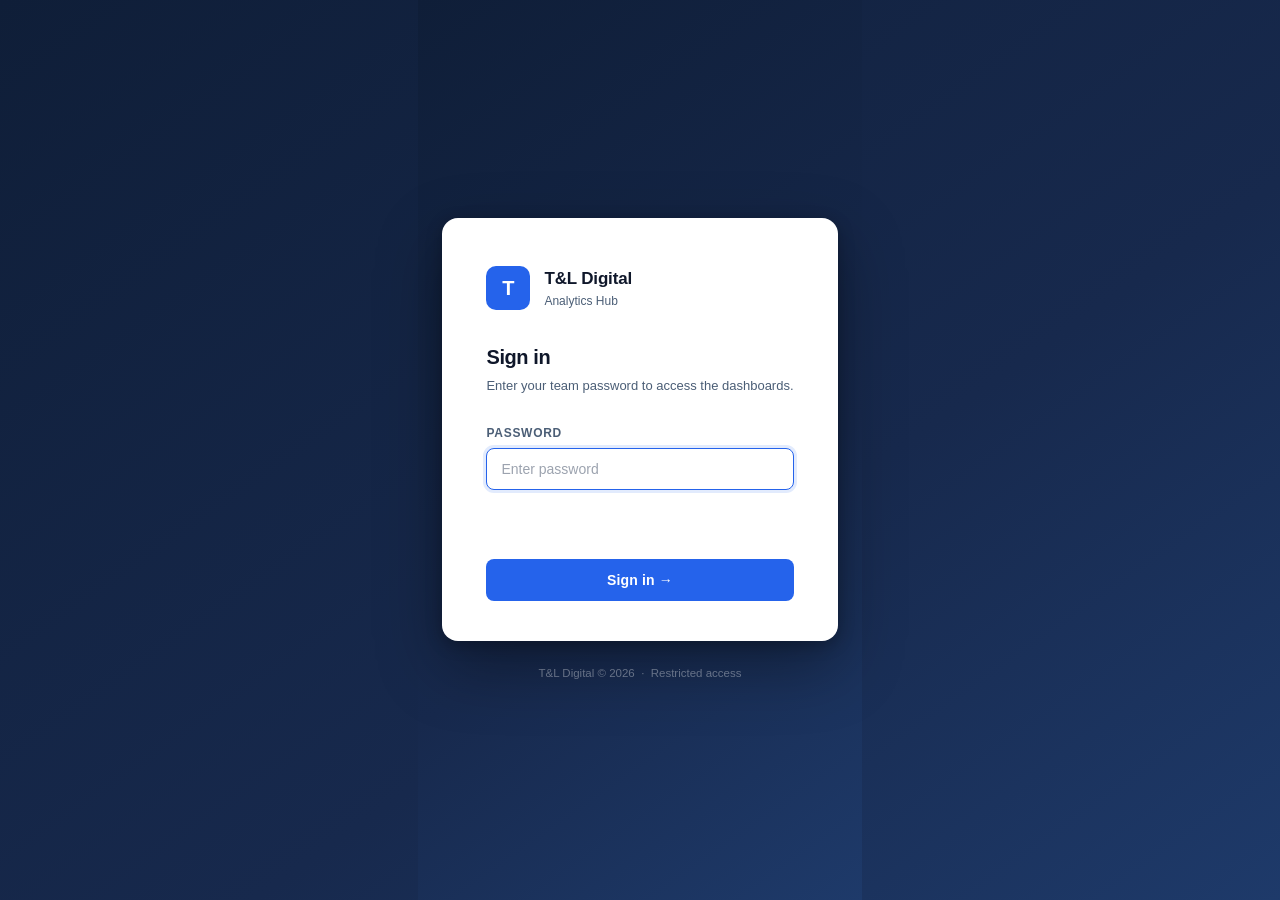
==== docs/index.html @ bcc97a91 "Add client-side password gate (gate.html) with auth guard on all pages gate.html: - Full-page sign-i" ====
<!DOCTYPE html>
<html lang="en">
<head>
  <meta charset="UTF-8" />
  <meta name="viewport" content="width=device-width, initial-scale=1.0" />
  <title>T&L Digital — Analytics Hub</title>
  <!--
    Content Security Policy — restricts what the browser will load/execute.
    'unsafe-inline' for scripts/styles is required because the dashboards use
    inline <script> and <style> blocks. To tighten further, move all JS/CSS to
    external files and replace 'unsafe-inline' with a per-request nonce.
    frame-ancestors 'none' blocks clickjacking (embedding in foreign iframes).
    connect-src 'self' https: prevents data exfiltration over plain HTTP.
  -->
  <meta http-equiv="Content-Security-Policy"
        content="default-src 'none';
                 script-src 'self' 'unsafe-inline';
                 style-src  'self' 'unsafe-inline' https://fonts.googleapis.com;
                 font-src   https://fonts.gstatic.com;
                 img-src    'self' data:;
                 connect-src 'self' https:;
                 frame-ancestors 'none';
                 base-uri   'self';
                 form-action 'none';" />
  <meta name="referrer" content="strict-origin-when-cross-origin" />
  <style>
    :root {
      --navy:   #17294D;
      --accent: #2563EB;
      --accent-light: #EFF6FF;
      --bg:     #EEF2F7;
      --surface:#FFFFFF;
      --surface-alt:#F4F7FA;
      --border: #DDE3ED;
      --border-strong:#B8C4D8;
      --text:   #0F172A;
      --text-2: #334155;
      --muted:  #4B5E76;
      --sb-text:#E2E8F0;
      --sb-text-2:#B0BFCF;
      --sb-label:#8FA6BF;
      --ok:     #059669;
      --ok-bg:  rgba(5,150,105,.08);
      --ok-border:rgba(5,150,105,.20);
      --neg:    #DC2626;
      --neg-bg: rgba(220,38,38,.08);
      --neg-border:rgba(220,38,38,.20);
      --neu-bg: rgba(75,94,118,.07);
      --sh: 0 2px 12px rgba(0,0,0,.08);
      --sh-card: 0 4px 20px rgba(0,0,0,.07);
      --r: 10px;
      --font: -apple-system, BlinkMacSystemFont, "Segoe UI", Roboto, "Helvetica Neue", Arial, sans-serif;
      --mono: ui-monospace, SFMono-Regular, Menlo, Monaco, Consolas, monospace;
    }

    [data-theme="dark"] {
      --navy:   #0F172A;
      --accent: #3B82F6;
      --accent-light: rgba(59,130,246,.12);
      --bg:     #0B1120;
      --surface:#151D2E;
      --surface-alt:#1A2438;
      --border: rgba(148,163,184,.15);
      --border-strong:rgba(148,163,184,.25);
      --text:   #E2E8F0;
      --text-2: #CBD5E1;
      --muted:  #94A3B8;
      --ok:     #34D399;
      --ok-bg:  rgba(52,211,153,.10);
      --ok-border:rgba(52,211,153,.25);
      --neg:    #FB7185;
      --neg-bg: rgba(251,113,133,.10);
      --neg-border:rgba(251,113,133,.25);
      --neu-bg: rgba(148,163,184,.08);
      --sh: 0 2px 16px rgba(0,0,0,.35);
      --sh-card:0 4px 24px rgba(0,0,0,.30);
    }

    *, *::before, *::after { box-sizing: border-box; margin: 0; padding: 0; }
    html, body { height: 100%; font-family: var(--font); background: var(--bg); color: var(--text); font-size: 14px; line-height: 1.5; }

    /* ── Top bar ── */
    .topbar {
      position: sticky; top: 0; z-index: 50;
      display: flex; align-items: center; gap: 12px;
      padding: 0 24px; height: 56px;
      background: var(--navy);
      box-shadow: 0 2px 8px rgba(0,0,0,.20);
    }
    .brand-icon {
      width: 34px; height: 34px; background: var(--accent);
      border-radius: 8px; display: flex; align-items: center; justify-content: center;
      font-size: 15px; font-weight: 900; color: #fff; flex-shrink: 0;
    }
    .brand-name { font-size: 15px; font-weight: 800; color: var(--sb-text); }
    .brand-sep  { color: rgba(255,255,255,.25); font-size: 18px; font-weight: 200; padding: 0 2px; }
    .brand-sub  { font-size: 13px; font-weight: 500; color: var(--sb-text-2); }
    .topbar-spacer { flex: 1; }
    .theme-toggle {
      width: 34px; height: 34px; border-radius: 8px;
      border: 1px solid rgba(255,255,255,.15);
      background: rgba(255,255,255,.06);
      cursor: pointer; display: flex; align-items: center; justify-content: center;
      font-size: 16px; color: var(--sb-text-2); transition: background .2s;
    }
    .theme-toggle:hover { background: rgba(255,255,255,.12); }
    .icon-sun  { display: none; }
    .icon-moon { display: inline; }
    [data-theme="dark"] .icon-sun  { display: inline; }
    [data-theme="dark"] .icon-moon { display: none; }
    .sign-out {
      padding: 5px 13px;
      border: 1px solid rgba(255,255,255,.15);
      border-radius: 7px;
      background: rgba(255,255,255,.06);
      color: var(--sb-text-2); font-size: 12.5px;
      font-family: var(--font-ui, sans-serif); font-weight: 600;
      cursor: pointer; transition: background .15s, color .15s; white-space: nowrap;
    }
    .sign-out:hover { background: rgba(220,38,38,.25); color: #FCA5A5; border-color: rgba(220,38,38,.35); }

    /* ── Page ── */
    .page { max-width: 1100px; margin: 0 auto; padding: 40px 24px 64px; }

    .page-hero { margin-bottom: 36px; }
    .page-hero h1 {
      font-size: 26px; font-weight: 800; letter-spacing: -.02em;
      color: var(--text); margin-bottom: 6px;
    }
    .page-hero p { font-size: 14px; color: var(--muted); }

    /* ── Section header ── */
    .section-header {
      display: flex; align-items: center; gap: 10px;
      margin-bottom: 18px;
    }
    .section-header h2 {
      font-size: 11px; font-weight: 800; text-transform: uppercase;
      letter-spacing: .09em; color: var(--muted); white-space: nowrap;
    }
    .section-line { flex: 1; height: 1px; background: var(--border); }
    .badge-count {
      font-size: 11px; font-weight: 700;
      background: var(--accent-light); color: var(--accent);
      border: 1px solid rgba(37,99,235,.20);
      border-radius: 9999px; padding: 1px 8px;
    }

    /* ════════════════════════════════════════
       BUSINESS OVERVIEW — KPI CARDS
    ════════════════════════════════════════ */
    .overview-section { margin-bottom: 44px; }

    .kpi-grid {
      display: grid;
      grid-template-columns: repeat(auto-fill, minmax(220px, 1fr));
      gap: 14px;
    }

    .kpi-card {
      background: var(--surface);
      border: 1px solid var(--border);
      border-radius: var(--r);
      padding: 18px 20px 16px;
      box-shadow: var(--sh-card);
      position: relative; overflow: hidden;
      cursor: pointer;
      transition: box-shadow .18s, transform .18s, border-color .18s;
    }
    .kpi-card::before {
      content: "";
      position: absolute; top: 0; left: 0; right: 0; height: 3px;
      background: var(--kc, var(--accent));
    }
    .kpi-card:hover {
      box-shadow: 0 8px 28px rgba(37,99,235,.13);
      transform: translateY(-2px);
      border-color: var(--kc, var(--accent));
    }
    .kpi-card:nth-child(1) { --kc: #2563EB; }
    .kpi-card:nth-child(2) { --kc: #7C3AED; }
    .kpi-card:nth-child(3) { --kc: #0891B2; }
    .kpi-card:nth-child(4) { --kc: #059669; }

    .kpi-source {
      font-size: 10px; font-weight: 700; text-transform: uppercase;
      letter-spacing: .08em; color: var(--muted); margin-bottom: 10px;
      display: flex; align-items: center; gap: 5px;
    }
    .kpi-source-dot {
      width: 6px; height: 6px; border-radius: 50%;
      background: var(--kc, var(--accent)); flex-shrink: 0;
    }
    .kpi-label {
      font-size: 11.5px; font-weight: 600; color: var(--muted);
      margin-bottom: 4px; line-height: 1.3;
    }
    .kpi-value {
      font-family: var(--mono);
      font-size: 28px; font-weight: 900; color: var(--text);
      letter-spacing: -.03em; line-height: 1; margin-bottom: 8px;
    }
    .kpi-delta {
      display: inline-flex; align-items: center; gap: 4px;
      font-size: 11px; font-weight: 700;
      padding: 2px 7px; border-radius: 4px;
    }
    .kpi-delta.pos { background: var(--ok-bg); color: var(--ok); border: 1px solid var(--ok-border); }
    .kpi-delta.neg { background: var(--neg-bg); color: var(--neg); border: 1px solid var(--neg-border); }
    .kpi-delta.neu { background: var(--neu-bg); color: var(--muted); border: 1px solid var(--border); }
    .kpi-context {
      font-size: 11px; color: var(--muted); margin-top: 6px; line-height: 1.45;
    }

    /* ════════════════════════════════════════
       DASHBOARD BUCKETS
    ════════════════════════════════════════ */
    .bucket { margin-bottom: 40px; }

    .card-grid {
      display: grid;
      grid-template-columns: repeat(auto-fill, minmax(280px, 1fr));
      gap: 14px;
    }

    .dash-card {
      background: var(--surface);
      border: 1px solid var(--border);
      border-radius: var(--r);
      padding: 20px 22px;
      cursor: pointer; text-decoration: none;
      display: flex; flex-direction: column; gap: 10px;
      box-shadow: var(--sh-card);
      transition: border-color .18s, box-shadow .18s, transform .18s;
      position: relative; overflow: hidden;
    }
    .dash-card::before {
      content: "";
      position: absolute; top: 0; left: 0; right: 0; height: 3px;
      background: var(--accent); opacity: 0; transition: opacity .18s;
    }
    .dash-card:hover {
      border-color: var(--accent);
      box-shadow: 0 8px 28px rgba(37,99,235,.14);
      transform: translateY(-2px);
    }
    .dash-card:hover::before { opacity: 1; }

    .card-top { display: flex; align-items: flex-start; justify-content: space-between; gap: 12px; }
    .card-icon {
      width: 38px; height: 38px; border-radius: 9px;
      background: var(--accent-light);
      border: 1px solid rgba(37,99,235,.15);
      display: flex; align-items: center; justify-content: center;
      font-size: 18px; flex-shrink: 0;
    }
    .card-arrow {
      color: var(--muted); font-size: 18px; line-height: 1;
      transition: color .18s, transform .18s; padding-top: 2px;
    }
    .dash-card:hover .card-arrow { color: var(--accent); transform: translateX(3px); }
    .card-title { font-size: 14px; font-weight: 700; color: var(--text); line-height: 1.35; }
    .card-desc  { font-size: 12.5px; color: var(--muted); line-height: 1.5; }
    .card-kpi-pill {
      display: inline-flex; align-items: center; gap: 5px;
      font-size: 11px; font-weight: 600;
      background: var(--accent-light); color: var(--accent);
      border: 1px solid rgba(37,99,235,.18);
      border-radius: 9999px; padding: 2px 9px;
      align-self: flex-start;
    }

    /* ── Footer ── */
    .site-footer {
      text-align: center; padding: 24px;
      color: var(--muted); font-size: 12px;
      border-top: 1px solid var(--border);
    }

    /* ── Viewer overlay ── */
    body.viewer-active { overflow: hidden; }

    .viewer-overlay {
      display: none; position: fixed; inset: 0; z-index: 200;
      flex-direction: column; background: var(--bg);
    }
    .viewer-overlay.open { display: flex; }

    .viewer-nav {
      display: flex; align-items: center; gap: 8px;
      padding: 0 16px; height: 52px;
      background: var(--navy); flex-shrink: 0;
      box-shadow: 0 2px 8px rgba(0,0,0,.20);
    }
    .nav-btn {
      display: inline-flex; align-items: center; gap: 5px;
      padding: 5px 13px;
      border: 1px solid rgba(255,255,255,.15);
      border-radius: 7px;
      background: rgba(255,255,255,.06);
      color: var(--sb-text-2); font-size: 12.5px;
      font-family: var(--font); cursor: pointer;
      transition: background .15s, color .15s; white-space: nowrap;
    }
    .nav-btn:hover:not(:disabled) { background: rgba(255,255,255,.14); color: #fff; }
    .nav-btn:disabled { opacity: .35; cursor: default; }
    .viewer-title {
      flex: 1; text-align: center; font-size: 13px; font-weight: 700;
      color: var(--sb-text); overflow: hidden; text-overflow: ellipsis; white-space: nowrap;
    }
    .viewer-counter {
      font-size: 11.5px; color: var(--sb-text-2);
      background: rgba(255,255,255,.08); border: 1px solid rgba(255,255,255,.12);
      border-radius: 9999px; padding: 2px 10px; white-space: nowrap;
    }
    .viewer-frame { flex: 1; border: none; width: 100%; background: #fff; }

    @media (max-width: 640px) {
      .kpi-grid { grid-template-columns: repeat(2, 1fr); }
      .kpi-value { font-size: 22px; }
      .card-grid { grid-template-columns: 1fr; }
    }
  </style>
</head>
<body>

  <!-- ── Auth guard — redirect to gate if not authenticated ── -->
  <script>if (sessionStorage.getItem('tl_auth') !== '1') { window.location.replace('gate.html'); }</script>

  <!-- ── Top bar ── -->
  <div class="topbar">
    <div class="brand-icon">T</div>
    <span class="brand-name">T&amp;L Digital</span>
    <span class="brand-sep">|</span>
    <span class="brand-sub">Analytics Hub</span>
    <div class="topbar-spacer"></div>
    <button class="theme-toggle" id="theme-toggle" title="Toggle dark mode">
      <span class="icon-moon">🌙</span>
      <span class="icon-sun">☀️</span>
    </button>
    <button class="sign-out" id="sign-out" title="Sign out">Sign out</button>
  </div>

  <!-- ── Main page ── -->
  <main class="page">

    <div class="page-hero">
      <h1>Dashboard Library</h1>
      <p>Business overview across all active dashboards. Select a dashboard below to explore in full.</p>
    </div>

    <!-- ════ BUSINESS OVERVIEW ════ -->
    <div class="overview-section">
      <div class="section-header">
        <h2>Business Overview</h2>
        <div class="section-line"></div>
        <span class="badge-count">MTD / YTD</span>
      </div>

      <div class="kpi-grid">

        <!-- SIR: VPG -->
        <div class="kpi-card" onclick="openDashboard(2)" title="Open SIR Sales Performance">
          <div class="kpi-source"><span class="kpi-source-dot"></span>SIR Sales Performance</div>
          <div class="kpi-label">Value Per Guest (VPG)</div>
          <div class="kpi-value">$3,200</div>
          <span class="kpi-delta pos">▲ +$120 vs Prior Period</span>
          <div class="kpi-context">MTD · Exceeds $3,000 goal &nbsp;·&nbsp; Prev period $3,080</div>
        </div>

        <!-- CW Survey: Avg Satisfaction -->
        <div class="kpi-card" onclick="openDashboard(1)" title="Open CW Survey Feedback">
          <div class="kpi-source"><span class="kpi-source-dot"></span>Club Wyndham Survey</div>
          <div class="kpi-label">Avg Satisfaction Score</div>
          <div class="kpi-value">2.85<span style="font-size:16px;font-weight:600;color:var(--muted)"> / 5</span></div>
          <span class="kpi-delta neu">■ Mar 2026 Wave</span>
          <div class="kpi-context">1,435 responses &nbsp;·&nbsp; 955 Mobile · 480 Web</div>
        </div>

        <!-- Voya: YTD Bookings -->
        <div class="kpi-card" onclick="openDashboard(3)" title="Open Voya Dashboard">
          <div class="kpi-source"><span class="kpi-source-dot"></span>Voya Dashboard</div>
          <div class="kpi-label">YTD Bookings Generated</div>
          <div class="kpi-value">329</div>
          <span class="kpi-delta pos">▲ 27.4% link conv. rate</span>
          <div class="kpi-context">From 1,200 booking links sent YTD</div>
        </div>

        <!-- 2026 Digital: New Owner Visitors -->
        <div class="kpi-card" onclick="openDashboard(0)" title="Open 2026 Digital Initiatives">
          <div class="kpi-source"><span class="kpi-source-dot"></span>2026 Digital Initiatives</div>
          <div class="kpi-label">New Owner Unique Visitors</div>
          <div class="kpi-value">24,500</div>
          <span class="kpi-delta pos">▲ +2.2% vs LYTD</span>
          <div class="kpi-context">Prev year: ~23,970 &nbsp;·&nbsp; Conv. rate 15.0%</div>
        </div>

      </div>
    </div>
    <!-- end Business Overview -->

    <!-- ════ BUCKET: STRATEGIC PORTFOLIO ════ -->
    <div class="bucket">
      <div class="section-header">
        <h2>Strategic Portfolio</h2>
        <div class="section-line"></div>
        <span class="badge-count">1 dashboard</span>
      </div>
      <div class="card-grid" id="grid-portfolio"></div>
    </div>

    <!-- ════ BUCKET: CUSTOMER & EXPERIENCE ════ -->
    <div class="bucket">
      <div class="section-header">
        <h2>Customer &amp; Experience</h2>
        <div class="section-line"></div>
        <span class="badge-count">2 dashboards</span>
      </div>
      <div class="card-grid" id="grid-cx"></div>
    </div>

    <!-- ════ BUCKET: SALES & REVENUE ════ -->
    <div class="bucket">
      <div class="section-header">
        <h2>Sales &amp; Revenue</h2>
        <div class="section-line"></div>
        <span class="badge-count">1 dashboard</span>
      </div>
      <div class="card-grid" id="grid-sales"></div>
    </div>

  </main>

  <footer class="site-footer">
    T&amp;L Digital &copy; <span id="year"></span>
  </footer>

  <!-- ── Dashboard viewer overlay ── -->
  <div class="viewer-overlay" id="viewer">
    <nav class="viewer-nav">
      <button class="nav-btn" id="btn-back">&#8592; All Dashboards</button>
      <button class="nav-btn" id="btn-prev">&#8592; Prev</button>
      <span class="viewer-title" id="viewer-title"></span>
      <span class="viewer-counter" id="viewer-counter"></span>
      <button class="nav-btn" id="btn-next">Next &#8594;</button>
    </nav>
    <iframe class="viewer-frame" id="viewer-frame" sandbox="allow-scripts allow-same-origin allow-popups"></iframe>
  </div>

  <script>
    // ── Dashboard registry ──
    // bucket: "sales" | "cx" | "portfolio"
    const DASHBOARDS = [
      {
        file:   "2026 Digital Portfolio Initiative Dashboard V0.2.html",
        title:  "2026 Digital Initiatives",
        desc:   "Executive view of 2026 digital portfolio initiatives across all verticals",
        icon:   "📊",
        bucket: "portfolio",
        kpi:    "24,500 new owner visitors"
      },
      {
        file:   "CW_Survey_Feedback_Dashboard_v2.html",
        title:  "Club Wyndham Survey Feedback",
        desc:   "Survey feedback analysis and NPS insights across Mobile App and Web channels",
        icon:   "📋",
        bucket: "cx",
        kpi:    "2.85/5 avg satisfaction"
      },
      {
        file:   "SIR Sales Performance Dashboard V0.3.html",
        title:  "SIR Sales Performance",
        desc:   "Sports Illustrated Resorts sales KPIs — tours, VPG, close rate, net volume",
        icon:   "📈",
        bucket: "sales",
        kpi:    "$3,200 VPG MTD"
      },
      {
        file:   "voya-dashboard-v3.html",
        title:  "Voya Dashboard",
        desc:   "Chatbot engagement, booking links, and conversation analytics for Voya",
        icon:   "🏪",
        bucket: "cx",
        kpi:    "329 YTD bookings"
      }
    ];

    // ── DOM refs ──
    const viewer        = document.getElementById("viewer");
    const viewerFrame   = document.getElementById("viewer-frame");
    const viewerTitle   = document.getElementById("viewer-title");
    const viewerCounter = document.getElementById("viewer-counter");
    const btnBack       = document.getElementById("btn-back");
    const btnPrev       = document.getElementById("btn-prev");
    const btnNext       = document.getElementById("btn-next");

    let currentIndex = -1;

    // ── Build bucketed card grids ──
    const gridMap = { sales: "grid-sales", cx: "grid-cx", portfolio: "grid-portfolio" };

    DASHBOARDS.forEach(function(d, i) {
      var grid = document.getElementById(gridMap[d.bucket]);
      if (!grid) return;

      var card = document.createElement("a");
      card.href      = "#";
      card.className = "dash-card";
      card.innerHTML =
        '<div class="card-top">' +
          '<div class="card-icon">' + d.icon + '</div>' +
          '<span class="card-arrow">&#8594;</span>' +
        '</div>' +
        '<div class="card-title">' + d.title + '</div>' +
        '<div class="card-desc">' + d.desc + '</div>' +
        '<span class="card-kpi-pill">' + d.kpi + '</span>';
      card.addEventListener("click", function(e) {
        e.preventDefault();
        openDashboard(i);
      });
      grid.appendChild(card);
    });

    // ── Open / close / navigate ──
    function openDashboard(index) {
      currentIndex = index;
      var d = DASHBOARDS[index];
      viewerFrame.src = d.file;
      viewerTitle.textContent = d.title;
      viewerCounter.textContent = (index + 1) + " / " + DASHBOARDS.length;
      btnPrev.disabled = (index === 0);
      btnNext.disabled = (index === DASHBOARDS.length - 1);
      viewer.classList.add("open");
      document.body.classList.add("viewer-active");
      history.pushState({ dashboard: index }, "", "#" + encodeURIComponent(d.file));
    }

    function closeDashboard() {
      viewer.classList.remove("open");
      document.body.classList.remove("viewer-active");
      viewerFrame.src = "about:blank";
      currentIndex = -1;
      history.pushState({}, "", window.location.pathname);
    }

    btnBack.addEventListener("click", closeDashboard);
    btnPrev.addEventListener("click", function() { if (currentIndex > 0) openDashboard(currentIndex - 1); });
    btnNext.addEventListener("click", function() { if (currentIndex < DASHBOARDS.length - 1) openDashboard(currentIndex + 1); });

    // ── Keyboard shortcuts ──
    document.addEventListener("keydown", function(e) {
      if (currentIndex === -1) return;
      if (e.key === "Escape")     closeDashboard();
      if (e.key === "ArrowLeft"  && currentIndex > 0)                     openDashboard(currentIndex - 1);
      if (e.key === "ArrowRight" && currentIndex < DASHBOARDS.length - 1) openDashboard(currentIndex + 1);
    });

    // ── Browser back/forward ──
    window.addEventListener("popstate", function(e) {
      if (e.state && typeof e.state.dashboard === "number") {
        openDashboard(e.state.dashboard);
      } else {
        viewer.classList.remove("open");
        document.body.classList.remove("viewer-active");
        viewerFrame.src = "about:blank";
        currentIndex = -1;
      }
    });

    // ── Deep-link on load ──
    if (window.location.hash) {
      var file = decodeURIComponent(window.location.hash.slice(1));
      var idx  = DASHBOARDS.findIndex(function(d) { return d.file === file; });
      if (idx !== -1) openDashboard(idx);
    }

    // ── Dark mode toggle ──
    var savedTheme = localStorage.getItem("theme");
    if (savedTheme) document.documentElement.setAttribute("data-theme", savedTheme);
    document.getElementById("theme-toggle").addEventListener("click", function() {
      var current = document.documentElement.getAttribute("data-theme");
      var next    = current === "dark" ? "light" : "dark";
      document.documentElement.setAttribute("data-theme", next);
      localStorage.setItem("theme", next);
    });

    // ── Sign out ──
    document.getElementById("sign-out").addEventListener("click", function() {
      sessionStorage.removeItem("tl_auth");
      window.location.replace("gate.html");
    });

    // ── Footer year ──
    document.getElementById("year").textContent = new Date().getFullYear();
  </script>
</body>
</html>
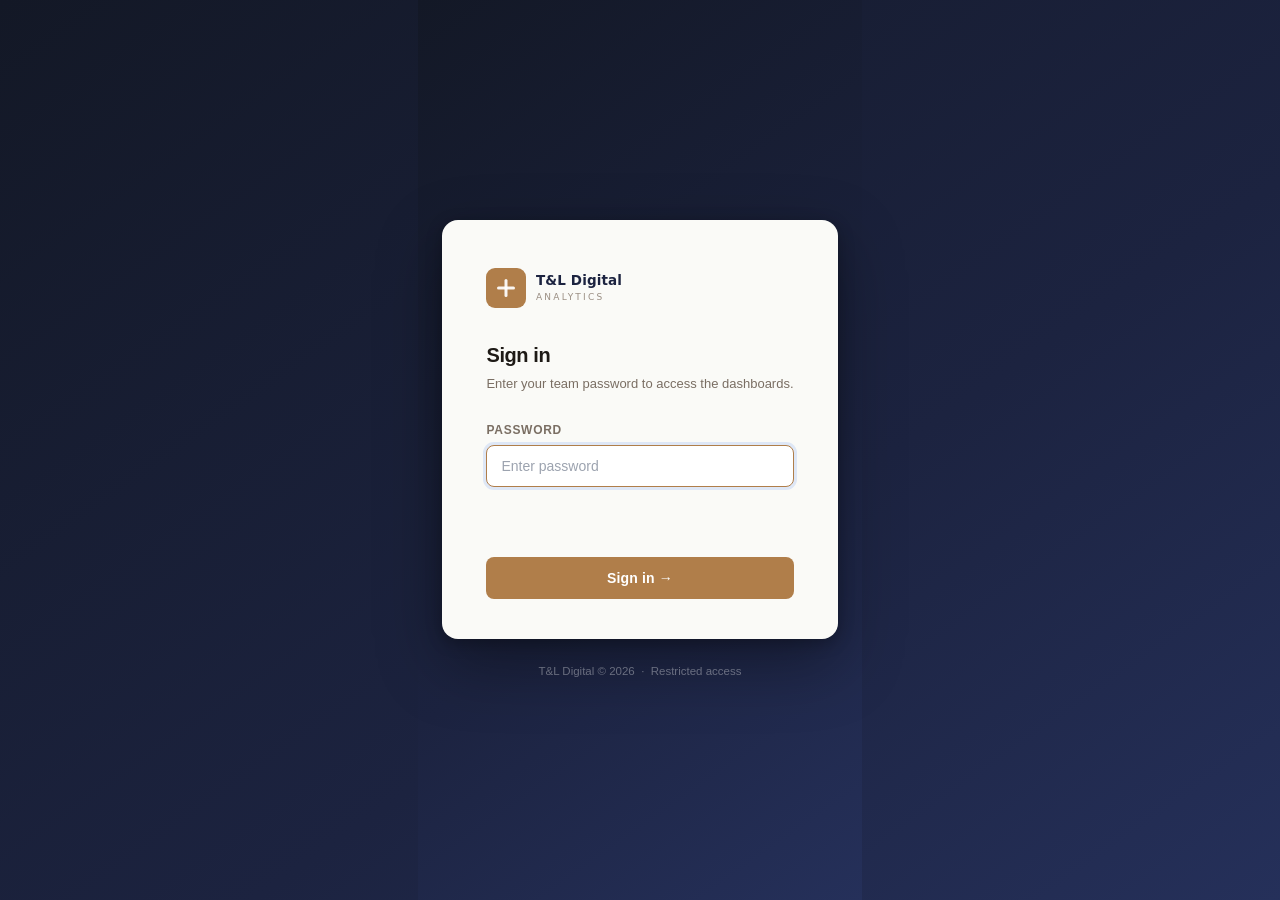
==== commit 65014525: "Rebrand to T&L Co. warm tan/grey palette + add logos across all dashboards Snapshot preserved at git" ====
--- a/docs/index.html
+++ b/docs/index.html
@@ -19,61 +19,65 @@
                  font-src   https://fonts.gstatic.com;
                  img-src    'self' data:;
                  connect-src 'self' https:;
+                 frame-src  'self';
                  frame-ancestors 'none';
                  base-uri   'self';
                  form-action 'none';" />
   <meta name="referrer" content="strict-origin-when-cross-origin" />
+  <!-- T&L Design System — must precede page <style> so variables are available -->
+  <script src="js/theme.js"></script>
+  <link rel="stylesheet" href="css/design-system.css" />
   <style>
     :root {
-      --navy:   #17294D;
-      --accent: #2563EB;
-      --accent-light: #EFF6FF;
-      --bg:     #EEF2F7;
-      --surface:#FFFFFF;
-      --surface-alt:#F4F7FA;
-      --border: #DDE3ED;
-      --border-strong:#B8C4D8;
-      --text:   #0F172A;
-      --text-2: #334155;
-      --muted:  #4B5E76;
-      --sb-text:#E2E8F0;
-      --sb-text-2:#B0BFCF;
-      --sb-label:#8FA6BF;
-      --ok:     #059669;
-      --ok-bg:  rgba(5,150,105,.08);
-      --ok-border:rgba(5,150,105,.20);
-      --neg:    #DC2626;
-      --neg-bg: rgba(220,38,38,.08);
-      --neg-border:rgba(220,38,38,.20);
-      --neu-bg: rgba(75,94,118,.07);
-      --sh: 0 2px 12px rgba(0,0,0,.08);
-      --sh-card: 0 4px 20px rgba(0,0,0,.07);
-      --r: 10px;
-      --font: -apple-system, BlinkMacSystemFont, "Segoe UI", Roboto, "Helvetica Neue", Arial, sans-serif;
-      --mono: ui-monospace, SFMono-Regular, Menlo, Monaco, Consolas, monospace;
+      --navy:         #1C2340;
+      --accent:       #B07E4A;
+      --accent-light: #FAF3E8;
+      --bg:           #EDE8DF;
+      --surface:      #FAFAF7;
+      --surface-alt:  #F5EEE5;
+      --border:       #D8CDBE;
+      --border-strong:#BFB09A;
+      --text:         #1E1A16;
+      --text-2:       #4A3E35;
+      --muted:        #7A6E63;
+      --sb-text:      #EAE3DA;
+      --sb-text-2:    #C0B5A8;
+      --sb-label:     #9A8E83;
+      --ok:           #059669;
+      --ok-bg:        rgba(5,150,105,.08);
+      --ok-border:    rgba(5,150,105,.20);
+      --neg:          #DC2626;
+      --neg-bg:       rgba(220,38,38,.08);
+      --neg-border:   rgba(220,38,38,.20);
+      --neu-bg:       rgba(176,126,74,.07);
+      --sh:           0 2px 12px rgba(0,0,0,.07);
+      --sh-card:      0 4px 20px rgba(0,0,0,.06);
+      --r:            10px;
+      --font: 'DM Sans', -apple-system, BlinkMacSystemFont, "Segoe UI", Roboto, "Helvetica Neue", Arial, sans-serif;
+      --mono: 'JetBrains Mono', ui-monospace, SFMono-Regular, Menlo, Monaco, Consolas, monospace;
     }
 
     [data-theme="dark"] {
-      --navy:   #0F172A;
-      --accent: #3B82F6;
-      --accent-light: rgba(59,130,246,.12);
-      --bg:     #0B1120;
-      --surface:#151D2E;
-      --surface-alt:#1A2438;
-      --border: rgba(148,163,184,.15);
-      --border-strong:rgba(148,163,184,.25);
-      --text:   #E2E8F0;
-      --text-2: #CBD5E1;
-      --muted:  #94A3B8;
-      --ok:     #34D399;
-      --ok-bg:  rgba(52,211,153,.10);
-      --ok-border:rgba(52,211,153,.25);
-      --neg:    #FB7185;
-      --neg-bg: rgba(251,113,133,.10);
-      --neg-border:rgba(251,113,133,.25);
-      --neu-bg: rgba(148,163,184,.08);
-      --sh: 0 2px 16px rgba(0,0,0,.35);
-      --sh-card:0 4px 24px rgba(0,0,0,.30);
+      --navy:         #1A1610;
+      --accent:       #C4975A;
+      --accent-light: rgba(196,151,90,.12);
+      --bg:           #1A1610;
+      --surface:      #241F18;
+      --surface-alt:  #2D2620;
+      --border:       rgba(180,158,130,.15);
+      --border-strong:rgba(180,158,130,.25);
+      --text:         #EAE3DA;
+      --text-2:       #C8BFB5;
+      --muted:        #9A8E83;
+      --ok:           #34D399;
+      --ok-bg:        rgba(52,211,153,.10);
+      --ok-border:    rgba(52,211,153,.25);
+      --neg:          #FB7185;
+      --neg-bg:       rgba(251,113,133,.10);
+      --neg-border:   rgba(251,113,133,.25);
+      --neu-bg:       rgba(180,158,130,.08);
+      --sh:           0 2px 16px rgba(0,0,0,.40);
+      --sh-card:      0 4px 24px rgba(0,0,0,.35);
     }
 
     *, *::before, *::after { box-sizing: border-box; margin: 0; padding: 0; }
@@ -118,6 +122,14 @@
       cursor: pointer; transition: background .15s, color .15s; white-space: nowrap;
     }
     .sign-out:hover { background: rgba(220,38,38,.25); color: #FCA5A5; border-color: rgba(220,38,38,.35); }
+    .settings-link {
+      width: 34px; height: 34px; border-radius: 8px;
+      display: flex; align-items: center; justify-content: center;
+      font-size: 18px; color: rgba(255,255,255,.65);
+      background: none; border: none; text-decoration: none;
+      transition: background .15s, color .15s;
+    }
+    .settings-link:hover { background: rgba(255,255,255,.12); color: #fff; }
 
     /* ── Page ── */
     .page { max-width: 1100px; margin: 0 auto; padding: 40px 24px 64px; }
@@ -329,15 +341,13 @@
 
   <!-- ── Top bar ── -->
   <div class="topbar">
-    <div class="brand-icon">T</div>
-    <span class="brand-name">T&amp;L Digital</span>
-    <span class="brand-sep">|</span>
-    <span class="brand-sub">Analytics Hub</span>
+    <img src="assets/logo-on-dark.svg" alt="T&amp;L Digital Analytics" height="34" style="display:block;flex-shrink:0" />
     <div class="topbar-spacer"></div>
     <button class="theme-toggle" id="theme-toggle" title="Toggle dark mode">
       <span class="icon-moon">🌙</span>
       <span class="icon-sun">☀️</span>
     </button>
+    <a class="settings-link" href="settings.html" title="Display settings">&#9881;</a>
     <button class="sign-out" id="sign-out" title="Sign out">Sign out</button>
   </div>
 
@@ -427,6 +437,16 @@
         <span class="badge-count">1 dashboard</span>
       </div>
       <div class="card-grid" id="grid-sales"></div>
+    </div>
+
+    <!-- ════ BUCKET: REFERENCE & TOOLS ════ -->
+    <div class="bucket">
+      <div class="section-header">
+        <h2>Reference &amp; Tools</h2>
+        <div class="section-line"></div>
+        <span class="badge-count">2 items</span>
+      </div>
+      <div class="card-grid" id="grid-reference"></div>
     </div>
 
   </main>
@@ -452,7 +472,7 @@
     // bucket: "sales" | "cx" | "portfolio"
     const DASHBOARDS = [
       {
-        file:   "2026 Digital Portfolio Initiative Dashboard V0.2.html",
+        folder: "portfolio/initiatives",
         title:  "2026 Digital Initiatives",
         desc:   "Executive view of 2026 digital portfolio initiatives across all verticals",
         icon:   "📊",
@@ -460,7 +480,7 @@
         kpi:    "24,500 new owner visitors"
       },
       {
-        file:   "CW_Survey_Feedback_Dashboard_v2.html",
+        folder: "cx/cw-survey",
         title:  "Club Wyndham Survey Feedback",
         desc:   "Survey feedback analysis and NPS insights across Mobile App and Web channels",
         icon:   "📋",
@@ -468,7 +488,7 @@
         kpi:    "2.85/5 avg satisfaction"
       },
       {
-        file:   "SIR Sales Performance Dashboard V0.3.html",
+        folder: "sales/sir-sales",
         title:  "SIR Sales Performance",
         desc:   "Sports Illustrated Resorts sales KPIs — tours, VPG, close rate, net volume",
         icon:   "📈",
@@ -476,12 +496,28 @@
         kpi:    "$3,200 VPG MTD"
       },
       {
-        file:   "voya-dashboard-v3.html",
+        folder: "cx/voya",
         title:  "Voya Dashboard",
         desc:   "Chatbot engagement, booking links, and conversation analytics for Voya",
         icon:   "🏪",
         bucket: "cx",
         kpi:    "329 YTD bookings"
+      },
+      {
+        folder: "reference/kpi-dictionary",
+        title:  "KPI Data Dictionary",
+        desc:   "Definitions, formulas, owners, and data lineage for every KPI across all POD dashboards",
+        icon:   "📖",
+        bucket: "reference",
+        kpi:    "Single source of truth"
+      },
+      {
+        folder: "explore",
+        title:  "Explore",
+        desc:   "Build custom tables & aggregations from any POD dataset — group, filter, and export to CSV",
+        icon:   "🔍",
+        bucket: "tools",
+        kpi:    "Ad-hoc analysis"
       }
     ];
 
@@ -497,7 +533,7 @@
     let currentIndex = -1;
 
     // ── Build bucketed card grids ──
-    const gridMap = { sales: "grid-sales", cx: "grid-cx", portfolio: "grid-portfolio" };
+    const gridMap = { sales: "grid-sales", cx: "grid-cx", portfolio: "grid-portfolio", reference: "grid-reference", tools: "grid-reference" };
 
     DASHBOARDS.forEach(function(d, i) {
       var grid = document.getElementById(gridMap[d.bucket]);
@@ -525,14 +561,24 @@
     function openDashboard(index) {
       currentIndex = index;
       var d = DASHBOARDS[index];
-      viewerFrame.src = d.file;
       viewerTitle.textContent = d.title;
       viewerCounter.textContent = (index + 1) + " / " + DASHBOARDS.length;
       btnPrev.disabled = (index === 0);
       btnNext.disabled = (index === DASHBOARDS.length - 1);
       viewer.classList.add("open");
       document.body.classList.add("viewer-active");
-      history.pushState({ dashboard: index }, "", "#" + encodeURIComponent(d.file));
+      history.pushState({ dashboard: index }, "", "#" + encodeURIComponent(d.folder));
+      // Fetch manifest.json to resolve the current live file for this dashboard
+      viewerFrame.src = "about:blank";
+      fetch(d.folder + "/manifest.json")
+        .then(function(r) { return r.json(); })
+        .then(function(manifest) {
+          viewerFrame.src = d.folder + "/" + manifest.current;
+        })
+        .catch(function() {
+          // manifest fetch failed — nothing to load
+          viewerTitle.textContent = d.title + " (unavailable)";
+        });
     }
 
     function closeDashboard() {
@@ -569,8 +615,8 @@
 
     // ── Deep-link on load ──
     if (window.location.hash) {
-      var file = decodeURIComponent(window.location.hash.slice(1));
-      var idx  = DASHBOARDS.findIndex(function(d) { return d.file === file; });
+      var slug = decodeURIComponent(window.location.hash.slice(1));
+      var idx  = DASHBOARDS.findIndex(function(d) { return d.folder === slug; });
       if (idx !== -1) openDashboard(idx);
     }
 
--- a/docs/css/design-system.css
+++ b/docs/css/design-system.css
@@ -0,0 +1,172 @@
+/*
+ * T&L Digital — Design System
+ * ─────────────────────────────────────────────────────────────────────────────
+ * Canonical source of all CSS design tokens shared across every dashboard.
+ * Palette: Travel + Leisure Co. warm tans / greys.
+ *
+ * USAGE
+ *   Add before any page-specific <style> block:
+ *   <link rel="stylesheet" href="<rel-path>/css/design-system.css">
+ *   <script src="<rel-path>/js/theme.js"></script>
+ *
+ * HOW OVERRIDES WORK (cascade order, highest wins)
+ *   1. design-system.css  — default token values          (this file)
+ *   2. page <style> block — dashboard-specific overrides  (per-page)
+ *   3. theme.js           — user preferences via inline   (always wins)
+ *      element.style.setProperty on <html>
+ *
+ * ADDING A TOKEN
+ *   Define it here first, then use var(--token) in dashboard CSS.
+ *   Add both a light-mode value in :root and a dark-mode value in
+ *   [data-theme="dark"].
+ * ─────────────────────────────────────────────────────────────────────────────
+ */
+
+/* ── Google Fonts ────────────────────────────────────────────────────────── */
+@import url('https://fonts.googleapis.com/css2?family=DM+Sans:ital,opsz,wght@0,9..40,300..800;1,9..40,300..700&family=Inter:wght@300..700&family=JetBrains+Mono:wght@400;500&display=swap');
+
+/* ── Light mode (default) — T&L Co. warm tans / greys ───────────────────── */
+:root {
+
+  /* ── Brand ── */
+  --navy:             #1C2340;   /* corporate dark navy */
+  --navy-light:       #25305A;
+  --navy-dark:        #131826;
+  --accent:           #B07E4A;   /* warm bronze / sand gold — T&L signature */
+  --accent-hover:     #956838;
+  --accent-light:     #FAF3E8;   /* pale gold cream */
+  --accent-glow:      rgba(176,126,74,.12);
+
+  /* ── Surfaces ── */
+  --bg:               #EDE8DF;   /* warm sandy tan page background */
+  --surface:          #FAFAF7;   /* warm near-white */
+  --surface-alt:      #F5EEE5;   /* warm tinted surface */
+  --surface-2:        #F7F2EB;   /* alias used by some dashboards */
+  --canvas:           #FAFAF7;   /* alias used by SIR */
+  --header-bg:        #1C2340;   /* sidebar / header bg = dark navy */
+
+  /* ── Borders ── */
+  --border:           #D8CDBE;   /* warm tan border */
+  --border-strong:    #BFB09A;
+  --grid:             #DED4C5;   /* alias used by SIR */
+
+  /* ── Text ── */
+  --text:             #1E1A16;   /* warm dark charcoal-brown */
+  --text-2:           #4A3E35;
+  --muted:            #7A6E63;
+  --subtle:           #9A8E83;
+
+  /* ── Semantic: positive / ok ── */
+  --ok:               #059669;
+  --ok-bg:            rgba(5,150,105,.08);
+  --ok-border:        rgba(5,150,105,.20);
+  --ok-text:          #059669;
+  --pos:              #059669;   /* alias used by SIR */
+
+  /* ── Semantic: warning ── */
+  --warn:             #D97706;
+  --warn-bg:          rgba(217,119,6,.08);
+  --warn-border:      rgba(217,119,6,.20);
+  --warn-text:        #D97706;
+
+  /* ── Semantic: negative / error ── */
+  --neg:              #DC2626;
+  --neg-bg:           rgba(220,38,38,.08);
+  --neg-border:       rgba(220,38,38,.20);
+  --neg-text:         #DC2626;
+  --danger:           #DC2626;   /* alias used by SIR */
+
+  /* ── Semantic: informational / done ── */
+  --done:             #0284C7;
+  --done-bg:          rgba(2,132,199,.08);
+  --done-border:      rgba(2,132,199,.20);
+
+  /* ── Shadows ── */
+  --sh:               0 2px 12px rgba(0,0,0,.07);
+  --sh-sm:            0 1px 4px  rgba(0,0,0,.05);
+  --sh-card:          0 4px 20px rgba(0,0,0,.06);
+  --shadow:           0 4px 20px rgba(0,0,0,.07);   /* alias used by SIR */
+  --shadow-lg:        0 20px 60px rgba(0,0,0,.18);  /* alias used by SIR */
+
+  /* ── Shape ── */
+  --radius:           10px;
+  --radius-sm:        6px;
+  --r:                var(--radius);     /* alias used by Voya, portfolio */
+  --r-sm:             var(--radius-sm);  /* alias used by Voya */
+
+  /* ── Typography ── */
+  --font-ui:          'DM Sans', -apple-system, BlinkMacSystemFont, "Segoe UI",
+                      Roboto, Helvetica, Arial, sans-serif;
+  --font-tabular:     'JetBrains Mono', ui-monospace, SFMono-Regular,
+                      Menlo, Monaco, Consolas, monospace;
+  --font:             var(--font-ui);       /* alias used by Voya, CW survey */
+  --mono:             var(--font-tabular);  /* alias used by Voya, CW survey */
+
+  /* ── Sidebar chrome (on dark navy background) ── */
+  --sb-text:          #EAE3DA;
+  --sb-text-2:        #C0B5A8;
+  --sb-label:         #9A8E83;
+  --sb-dim:           #7A6E63;
+  --sb-border:        rgba(255,255,255,.10);
+}
+
+/* ── Dark mode — warm darks ──────────────────────────────────────────────── */
+[data-theme="dark"] {
+
+  /* ── Brand ── */
+  --navy:             #1A1610;   /* warm very dark */
+  --navy-light:       #251F18;
+  --navy-dark:        #0F0C09;
+  --accent:           #C4975A;   /* brighter warm gold for dark backgrounds */
+  --accent-hover:     #D4A870;
+  --accent-light:     rgba(196,151,90,.12);
+  --accent-glow:      rgba(196,151,90,.12);
+
+  /* ── Surfaces ── */
+  --bg:               #1A1610;
+  --surface:          #241F18;   /* warm dark card */
+  --surface-alt:      #2D2620;
+  --surface-2:        #2D2620;
+  --canvas:           #241F18;
+  --header-bg:        #0F0C09;
+
+  /* ── Borders ── */
+  --border:           rgba(180,158,130,.15);
+  --border-strong:    rgba(180,158,130,.25);
+  --grid:             rgba(180,158,130,.12);
+
+  /* ── Text ── */
+  --text:             #EAE3DA;
+  --text-2:           #C8BFB5;
+  --muted:            #9A8E83;
+  --subtle:           #6A5E55;
+
+  /* ── Semantic ── */
+  --ok:               #34D399;
+  --ok-bg:            rgba(52,211,153,.10);
+  --ok-border:        rgba(52,211,153,.25);
+  --ok-text:          #34D399;
+  --pos:              #34D399;
+
+  --warn:             #FBBF24;
+  --warn-bg:          rgba(251,191,36,.10);
+  --warn-border:      rgba(251,191,36,.25);
+  --warn-text:        #FBBF24;
+
+  --neg:              #FB7185;
+  --neg-bg:           rgba(251,113,133,.10);
+  --neg-border:       rgba(251,113,133,.20);
+  --neg-text:         #FB7185;
+  --danger:           #FB7185;
+
+  --done:             #38BDF8;
+  --done-bg:          rgba(56,189,248,.10);
+  --done-border:      rgba(56,189,248,.20);
+
+  /* ── Shadows ── */
+  --sh:               0 2px 16px rgba(0,0,0,.40);
+  --sh-sm:            0 1px 6px  rgba(0,0,0,.28);
+  --sh-card:          0 4px 24px rgba(0,0,0,.35);
+  --shadow:           0 4px 20px rgba(0,0,0,.35);
+  --shadow-lg:        0 20px 60px rgba(0,0,0,.55);
+}
